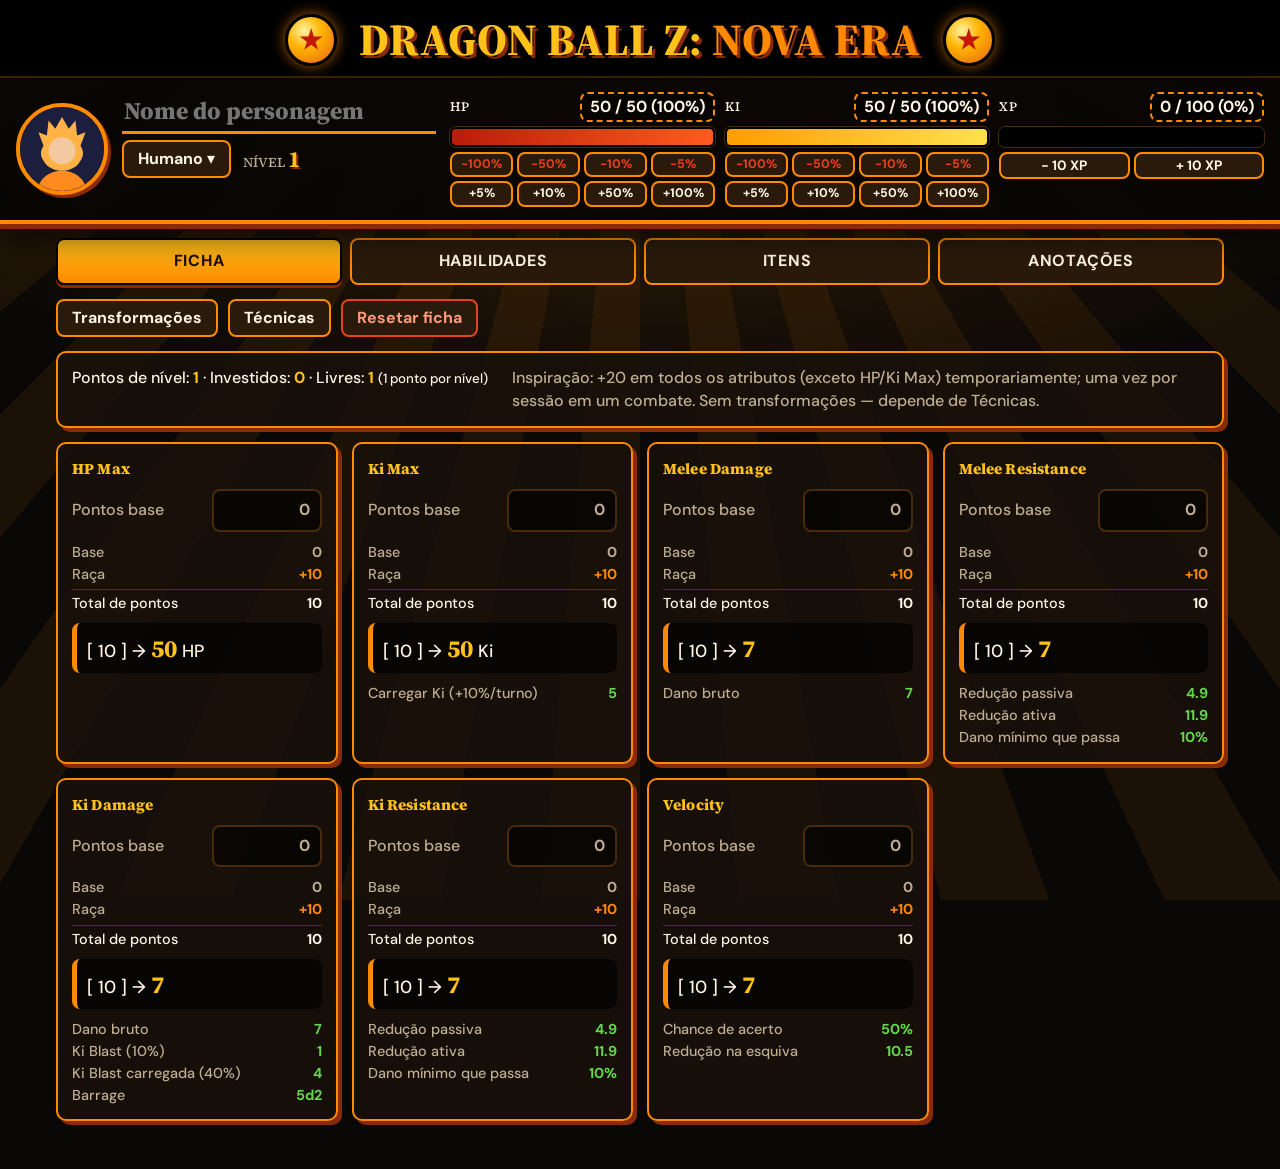
==== index.html @ e3f4918b "UPLOAD DOS DADOS Primeiro envio dos arquivos." ====
<!DOCTYPE html>
<html lang="pt-BR">
<head>
<meta charset="UTF-8">
<meta name="viewport" content="width=device-width, initial-scale=1">
<title>Dragon Ball Z: Nova Era — Ficha</title>
<link rel="shortcut icon" href="https://png.pngtree.com/png-vector/20230303/ourmid/pngtree-dragon-ball-z-vector-super-illustration-png-image_6627050.png" type="image/x-icon">
<link rel="preconnect" href="https://fonts.googleapis.com">
<link href="https://fonts.googleapis.com/css2?family=DM+Sans:wght@400;500;700&family=Source+Serif+4:wght@600;800&display=swap" rel="stylesheet">
<style>
  * {
        /* Chrome, Safari, Edge e Opera */
    input::-webkit-outer-spin-button,
    input::-webkit-inner-spin-button {
      -webkit-appearance: none;
      margin: 0;
    }

    /* Firefox */
    input[type=number] {
      -moz-appearance: textfield;
    }

  }
</style>
<link rel="stylesheet" href="css/base.css">
<link rel="stylesheet" href="css/layout.css">
<link rel="stylesheet" href="css/header.css">
<link rel="stylesheet" href="css/brand.css">
<link rel="stylesheet" href="css/attributes.css">
<link rel="stylesheet" href="css/bars.css">
<link rel="stylesheet" href="css/xp.css">
<link rel="stylesheet" href="css/transformations.css">
<link rel="stylesheet" href="css/abilities.css">
<link rel="stylesheet" href="css/items.css">
<link rel="stylesheet" href="css/notes.css">
<link rel="stylesheet" href="css/responsive.css">
</head>
<body>
<div class="brand">
  <span class="orb" aria-hidden="true"></span>
  <h1 class="logo">Dragon Ball Z: <em>Nova Era</em></h1>
  <span class="orb" aria-hidden="true"></span>
</div>

<header class="topbar">
  <div class="hero">
    <div class="avatar-box">
      <button class="avatar" id="avatarBtn" title="Trocar foto"><img id="avatarImg" alt="Avatar"></button>
      <input type="file" id="avatarFile" accept="image/png,image/jpeg,image/webp" hidden>
      <button class="mini" id="avatarRemove">Remover foto</button>
    </div>
    <div class="identity">
      <input id="nameInput" placeholder="Nome do personagem" maxlength="40">
      <div class="meta">
        <button id="raceBtn" class="race-btn"></button>
        <div class="level">NÍVEL <b id="levelNum">1</b></div>
      </div>
      <div id="badges" class="badges"></div>
    </div>
  </div>
  <div class="bars">
    <section class="bar hp" data-bar="hp">
      <div class="bar-head"><span class="lbl">HP</span><button class="val" title="Clique para editar"></button></div>
      <div class="track"><div class="fill"></div></div>
      <div class="quick"><div class="neg"></div><div class="pos"></div></div>
    </section>
    <section class="bar ki" data-bar="ki">
      <div class="bar-head"><span class="lbl">KI</span><button class="val" title="Clique para editar"></button></div>
      <div class="track"><div class="fill"></div></div>
      <div class="quick"><div class="neg"></div><div class="pos"></div></div>
    </section>
    <section class="bar xp" id="xpBar">
      <div class="bar-head"><span class="lbl">XP</span><button class="val" title="Clique para editar"></button></div>
      <div class="track"><div class="fill"></div></div>
      <div class="quick xp-quick"><button id="xpMinus">− 10 XP</button><button id="xpPlus">+ 10 XP</button></div>
    </section>
  </div>
</header>

<main class="app">
  <nav class="tabs" id="tabs">
    <button data-tab="ficha">Ficha</button>
    <button data-tab="habilidades">Habilidades</button>
    <button data-tab="itens">Itens</button>
    <button data-tab="notas">Anotações</button>
  </nav>

  <section class="tab" id="tab-ficha">
    <div class="actions">
      <button id="btnForms">Transformações</button>
      <button id="btnTechs">Técnicas</button>
      <button id="btnMutant" hidden>Saiyajin Mutante</button>
      <button id="btnReset" class="danger">Resetar ficha</button>
    </div>
    <div class="info card">
      <div id="pointsInfo" class="points"></div>
      <div id="racePassive" class="passive"></div>
    </div>
    <div id="formsPanel" class="panel" hidden></div>
    <div id="techsPanel" class="panel" hidden></div>
    <div id="attrGrid" class="attr-grid"></div>
  </section>

  <section class="tab" id="tab-habilidades" hidden>
    <div class="toolbar"><h2>Habilidades</h2><button id="addAbility">+ Nova habilidade</button></div>
    <p id="abilitiesEmpty" class="empty">Nenhuma habilidade registrada ainda.</p>
    <div id="abilitiesList" class="list"></div>
  </section>

  <section class="tab" id="tab-itens" hidden>
    <div class="toolbar"><h2>Itens</h2><button id="addItem">+ Novo item</button></div>
    <p id="itemsEmpty" class="empty">Inventário vazio.</p>
    <div id="itemsList" class="list"></div>
  </section>

  <section class="tab" id="tab-notas" hidden>
    <div class="toolbar"><h2>Anotações</h2><small id="notesStatus">Salvo automaticamente</small></div>
    <textarea id="notesArea" class="notes" placeholder="História, objetivos, NPCs, anotações de sessão..."></textarea>
  </section>
</main>

<dialog id="raceDlg"><div id="raceDlgBody"></div></dialog>
<script type="module" src="js/main.js"></script>
</body>
</html>
---- css/base.css ----
/* Base: variáveis, reset e componentes genéricos */
:root{--bg:#0a0806;--card:rgba(24,16,9,.9);--line:rgba(255,150,30,.25);--tx:#fff6e5;--mut:#bfae92;--yellow:#ffc21a;--orange:#ff8a00;--red:#e8401c;--green:#63d84a;--black:#000;--r:10px;--gap:14px;--font:'DM Sans',system-ui,sans-serif;--title:'Source Serif 4',Georgia,serif}
*{box-sizing:border-box;margin:0;padding:0}
body{font:500 16px/1.4 var(--font);color:var(--tx);min-height:100vh;background:radial-gradient(900px 520px at 50% -8%,#ff8a0040,transparent),repeating-conic-gradient(from 0deg at 50% -25%,#ff8a0012 0 5deg,transparent 5deg 10deg),var(--bg);background-attachment:fixed}
button,input,select,textarea{font:inherit;color:inherit}
button{cursor:pointer;border:2px solid var(--orange);background:#2a1a0c;border-radius:8px;padding:6px 14px;font-weight:700;transition:.15s}
button:hover:not(:disabled){background:var(--orange);color:#1a0c00;border-color:var(--yellow)}
button:disabled{opacity:.4;cursor:not-allowed}
input,select,textarea{width:100%;background:#0009;border:2px solid var(--line);border-radius:8px;padding:8px 10px}
input:focus,select:focus,textarea:focus{outline:2px solid var(--green)}
h2,h3{font-family:var(--title);font-weight:800;color:var(--yellow);letter-spacing:.01em}
.card{background:var(--card);border:2px solid var(--orange);border-radius:var(--r);padding:var(--gap);box-shadow:4px 4px 0 #8a2a0a}
.danger{border-color:var(--red);color:#ff9a7a}
.danger:hover:not(:disabled){background:var(--red)!important;color:#fff!important}
.mini{padding:3px 8px;font-size:.8em}
.field{display:flex;flex-direction:column;gap:4px;font-size:.85em;color:var(--mut)}
.empty{color:var(--mut);text-align:center;padding:24px}
.neg{color:var(--red)}
dialog{margin:auto;border:3px solid var(--orange);border-radius:var(--r);background:#18100a;color:var(--tx);padding:20px;width:min(640px,94vw);box-shadow:6px 6px 0 #8a2a0a}
dialog::backdrop{background:#000a}
---- css/layout.css ----
/* Layout geral: container, abas e barra de ações */
.app{width:min(1200px,100%);margin:0 auto;padding:var(--gap) 16px 48px;display:flex;flex-direction:column;gap:var(--gap)}
.tabs{display:grid;grid-template-columns:repeat(4,1fr);gap:8px}
.tabs button{padding:10px;font-weight:700;text-transform:uppercase;letter-spacing:.05em}
.tabs button.on{background:linear-gradient(180deg,var(--yellow),var(--orange));color:#1a0c00;border-color:#000;box-shadow:0 3px 0 #8a2a0a}
.tab{display:flex;flex-direction:column;gap:var(--gap)}
.tab[hidden]{display:none}
.actions{display:flex;flex-wrap:wrap;gap:10px}
.actions button.on{background:linear-gradient(180deg,var(--yellow),var(--orange));color:#1a0c00;border-color:#000;box-shadow:0 3px 0 #8a2a0a}
.toolbar{display:flex;align-items:center;justify-content:space-between;gap:12px}
.list{display:grid;grid-template-columns:repeat(auto-fill,minmax(300px,1fr));gap:var(--gap);align-items:start}
.info{display:flex;flex-wrap:wrap;justify-content:space-between;gap:10px 24px}
.points b{color:var(--yellow)}
.passive{color:var(--mut);flex:1 1 320px}
---- css/header.css ----
/* Cabeçalho fixo: avatar, nome, raça, nível e badges */
.topbar{position:sticky;top:0;z-index:20;display:grid;grid-template-columns:minmax(300px,420px) 1fr;gap:var(--gap);align-items:center;padding:12px 16px;background:rgba(8,6,4,.95);backdrop-filter:blur(10px);border-bottom:4px solid var(--orange);box-shadow:0 5px 0 #8a2a0a,0 12px 30px #000a}
.topbar.flash{animation:flash 1s}
@keyframes flash{0%,100%{box-shadow:0 8px 30px #000a}30%{box-shadow:0 0 50px 8px var(--yellow)}}
body[data-aura="on"] .topbar{border-bottom-color:var(--yellow);box-shadow:0 8px 40px #ffc21a55}
.hero{display:flex;align-items:center;gap:14px;min-width:0}
.avatar-box{display:flex;flex-direction:column;align-items:center;gap:6px}
.avatar{width:92px;height:92px;padding:0;border-radius:50%;overflow:hidden;border:4px solid var(--orange);box-shadow:3px 3px 0 #8a2a0a}
body[data-aura="on"] .avatar{border-color:var(--yellow);box-shadow:0 0 26px 4px #ffc21abb}
.avatar img{width:100%;height:100%;object-fit:cover;display:block}
.identity{display:flex;flex-direction:column;gap:6px;flex:1;min-width:0}
#nameInput{font:800 1.5em var(--title);background:transparent;border:0;border-bottom:3px solid var(--orange);border-radius:0;padding:4px 2px}
.meta{display:flex;align-items:center;gap:12px;flex-wrap:wrap}
.race-btn{border-color:var(--orange)}
.level{font-family:var(--title);color:var(--mut);font-size:.85em}
.level b{color:var(--yellow);font-size:1.7em;text-shadow:2px 2px 0 #8a2a0a}
.badges{display:flex;flex-wrap:wrap;gap:6px;min-height:24px}
.badge{padding:2px 10px;border-radius:99px;font-size:.8em;font-weight:700;border:1px solid}
.badge.form{border-color:var(--yellow);color:var(--yellow);background:#ffc21a1f;box-shadow:0 0 10px #ffc21a66}
.badge.tech{border-color:var(--green);color:var(--green);background:#63d84a1f}
.badge.mut{border-color:var(--red);color:var(--red);background:#e8401c22}
---- css/brand.css ----
/* Logo "Dragon Ball Z: Nova Era" */
.brand{display:flex;align-items:center;justify-content:center;gap:clamp(10px,3vw,22px);padding:14px 16px 10px;background:#000;border-bottom:2px solid var(--line)}
.logo{margin:0;text-align:center;font:800 clamp(1.4rem,5vw,2.8rem)/1.05 var(--title);text-transform:uppercase;letter-spacing:.02em;color:var(--yellow);-webkit-text-stroke:6px #000;paint-order:stroke fill;text-shadow:3px 3px 0 #8a2a0a}
.logo em{font-style:normal;color:var(--orange)}
.orb{position:relative;flex-shrink:0;width:clamp(30px,6vw,52px);aspect-ratio:1;border-radius:50%;border:3px solid #000;background:radial-gradient(circle at 35% 30%,#fff3a0,#ffb300 40%,#e8651a 100%);box-shadow:0 0 14px #ff8a00aa}
.orb::after{content:'';position:absolute;inset:24%;background:#c4180a;clip-path:polygon(50% 0,61% 35%,98% 35%,68% 57%,79% 91%,50% 70%,21% 91%,32% 57%,2% 35%,39% 35%)}
---- css/attributes.css ----
/* Cards de atributos */
.attr-grid{display:grid;grid-template-columns:repeat(auto-fill,minmax(270px,1fr));gap:var(--gap)}
.attr{display:flex;flex-direction:column;gap:10px}
.attr.boosted{border-color:var(--yellow);box-shadow:0 0 18px #ffc21a44}
.attr h3{font-size:.95em}
.attr-in{display:flex;align-items:center;justify-content:space-between;gap:10px;color:var(--mut)}
.attr-in input{width:110px;text-align:right;font-weight:700}
.layers{list-style:none;display:flex;flex-direction:column;gap:2px;font-size:.9em}
.layers li{display:flex;justify-content:space-between;color:var(--mut)}
.layers li.r b{color:var(--orange)}
.layers li.f b{color:var(--yellow)}
.layers li.t b{color:var(--green)}
.layers li.sum{border-top:1px solid var(--line);margin-top:3px;padding-top:3px;color:var(--tx)}
.result{font-size:1.1em;padding:8px 10px;border-radius:8px;background:#000a;border-left:5px solid var(--orange)}
.result b{font:800 1.4em var(--title);color:var(--yellow)}
.reads{display:flex;flex-direction:column;gap:2px;font-size:.9em}
.reads div{display:flex;justify-content:space-between;gap:8px}
.reads span{color:var(--mut)}
.reads b{color:var(--green)}
---- css/bars.css ----
/* Barras de HP e Ki (estrutura compartilhada com a barra de XP) */
.bars{display:grid;grid-template-columns:repeat(3,1fr);gap:10px}
.bar{display:flex;flex-direction:column;gap:5px;min-width:0}
.bar-head{display:flex;align-items:center;justify-content:space-between;gap:8px}
.lbl{font-family:var(--title);font-size:.8em;letter-spacing:.08em}
.val{padding:2px 8px;font-weight:700;background:#0006;border-style:dashed;white-space:nowrap}
input.inline{width:150px;padding:2px 8px;text-align:right}
.track{height:20px;border-radius:6px;background:#000;border:2px solid #000;outline:1px solid var(--line);overflow:hidden}
.fill{height:100%;width:0;transition:width .4s ease,background .3s}
.hp .fill{background:linear-gradient(90deg,#b81d0a,#ff5a1f)}
.hp.low .fill{background:var(--red);animation:pulse 1s infinite}
.ki .fill{background:linear-gradient(90deg,#ff9d00,#ffe14d)}
.ki.gold .fill{background:linear-gradient(90deg,#ffe14d,#fffbe0);box-shadow:0 0 14px #ffe14d}
@keyframes pulse{50%{opacity:.55}}
.quick{display:flex;flex-direction:column;gap:4px}
.quick .neg,.quick .pos{display:grid;grid-template-columns:repeat(4,1fr);gap:4px}
.quick button{padding:2px 0;font-size:.78em}
.quick .neg button:hover{border-color:var(--red)}
.quick .pos button:hover{border-color:var(--green)}
---- css/xp.css ----
/* Barra de XP */
.xp .fill{background:linear-gradient(90deg,#2f9a2a,#9cf06a)}
.xp-quick{flex-direction:row}
.xp-quick button{flex:1;padding:2px 0;font-size:.85em}
---- css/transformations.css ----
/* Painéis de Transformações e Técnicas + diálogo de raça */
.panel{display:grid;grid-template-columns:repeat(auto-fill,minmax(300px,1fr));gap:10px;padding:var(--gap);border:1px solid var(--red);border-radius:var(--r);background:#e8401c12}
.panel[hidden]{display:none}
.panel h3,.panel .none{grid-column:1/-1}
.panel .none{color:var(--mut)}
.tf{display:flex;justify-content:space-between;align-items:center;gap:10px;padding:12px;border:1px solid var(--line);border-radius:12px;background:#0006}
.tf div{min-width:0}
.tf small{display:block;color:var(--mut)}
.tf p{font-size:.9em;color:var(--green);margin-top:2px}
.tf.on{border-color:var(--yellow);box-shadow:0 0 16px #ffc21a66;background:#ffc21a14}
.tf.locked{opacity:.5}
.tf button{flex-shrink:0}
.race-grid{display:grid;grid-template-columns:repeat(auto-fill,minmax(260px,1fr));gap:10px;margin:14px 0}
.race-opt{display:flex;flex-direction:column;align-items:flex-start;gap:4px;text-align:left;padding:12px}
.race-opt.on{border-color:var(--yellow);background:#ffc21a14}
.race-opt small{color:var(--mut)}
.dlg-actions{display:flex;flex-wrap:wrap;gap:10px;margin-top:14px}
---- css/abilities.css ----
/* Aba Habilidades */
.ability{display:flex;flex-direction:column;gap:10px;border-left:4px solid var(--green)}
.row{display:grid;grid-template-columns:1fr 1fr;gap:10px}
.card textarea{resize:vertical;min-height:70px}
.card .del{align-self:flex-end}
---- css/items.css ----
/* Aba Itens */
.item{display:flex;flex-direction:column;gap:10px;border-left:4px solid var(--orange)}
.item.used{opacity:.55;border-left-color:var(--mut)}
.item.used input[type=text]{text-decoration:line-through}
.item .foot{display:flex;align-items:center;justify-content:space-between;gap:10px}
.check{display:flex;align-items:center;gap:6px}
.check input{width:auto}
---- css/notes.css ----
/* Aba Anotações */
.notes{min-height:60vh;resize:vertical;padding:16px;line-height:1.5;background:var(--card)}
#notesStatus{color:var(--mut)}
---- css/responsive.css ----
/* Responsivo: coluna única no mobile */
@media (max-width:1000px){
  .topbar{position:static;grid-template-columns:1fr}
  .bars{grid-template-columns:1fr}
}
@media (max-width:600px){
  .app{padding:12px 10px 40px}
  .tabs{grid-template-columns:repeat(2,1fr)}
  .list,.attr-grid,.panel{grid-template-columns:1fr}
  .row{grid-template-columns:1fr}
  .avatar{width:76px;height:76px}
  .actions button{flex:1 1 45%}
}
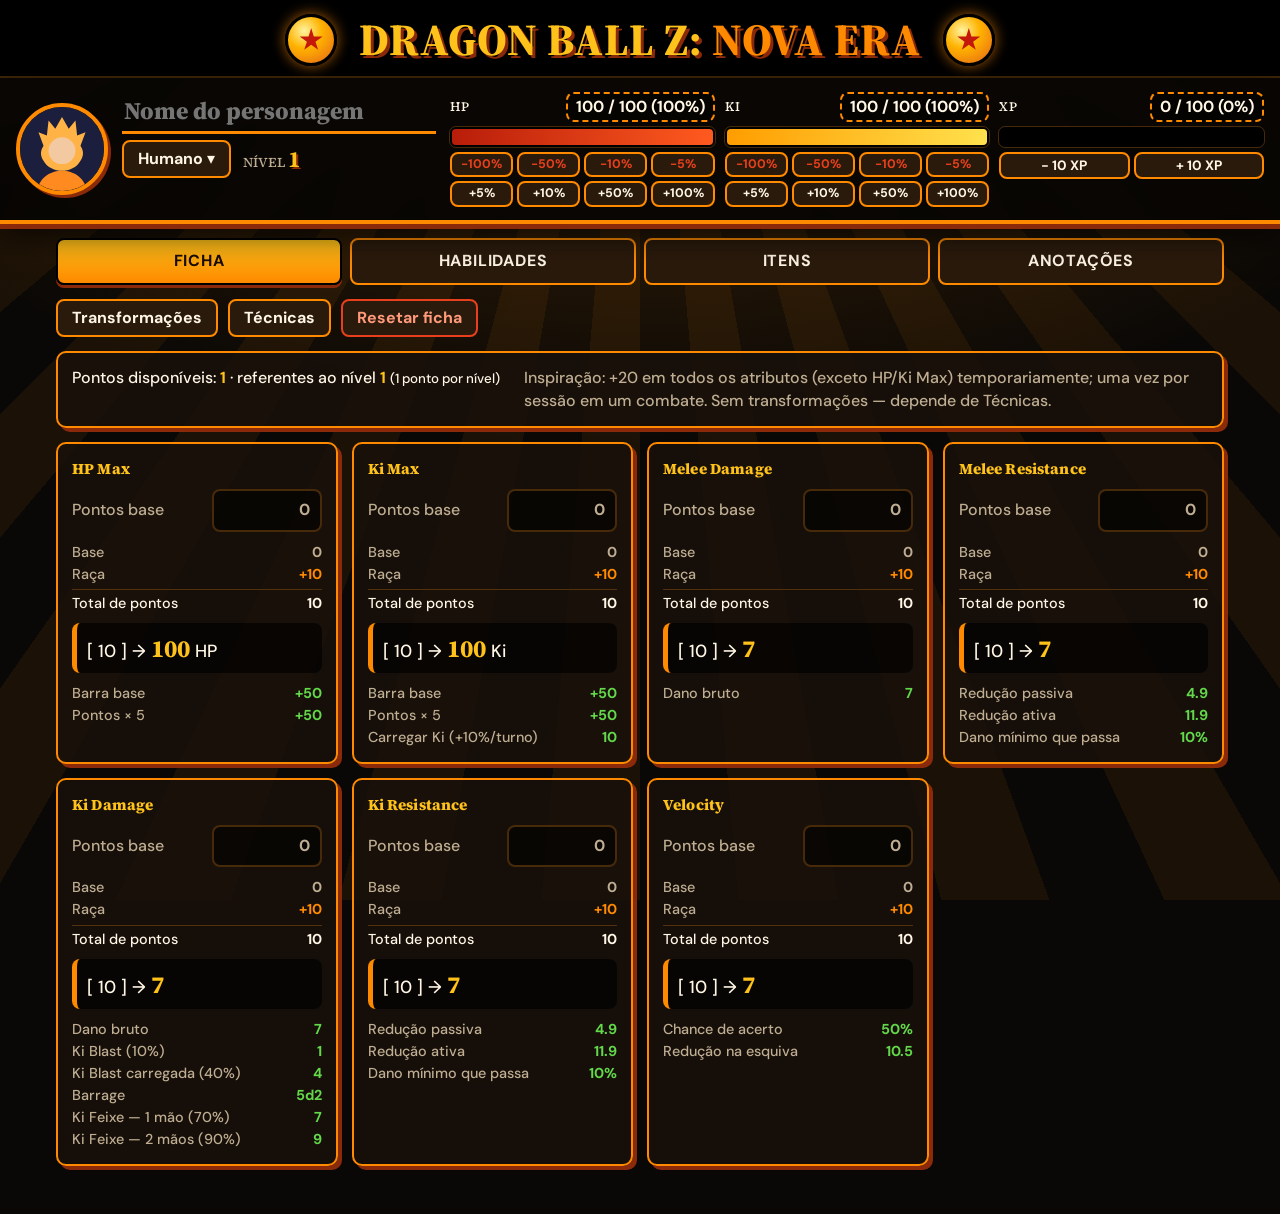
==== commit fe229206: "Atualização Corrigindo alguns bugs.  Adicionando melhorias." ====
--- a/index.html
+++ b/index.html
@@ -120,6 +120,7 @@
   </section>
 </main>
 
+<dialog id="absorbDlg"><div id="absorbDlgBody"></div></dialog>
 <dialog id="raceDlg"><div id="raceDlgBody"></div></dialog>
 <script type="module" src="js/main.js"></script>
 </body>
--- a/css/attributes.css
+++ b/css/attributes.css
@@ -17,3 +17,5 @@
 .reads div{display:flex;justify-content:space-between;gap:8px}
 .reads span{color:var(--mut)}
 .reads b{color:var(--green)}
+
+.layers li.a b{color:#c58bff}
--- a/css/transformations.css
+++ b/css/transformations.css
@@ -15,3 +15,6 @@
 .race-opt.on{border-color:var(--yellow);background:#ffc21a14}
 .race-opt small{color:var(--mut)}
 .dlg-actions{display:flex;flex-wrap:wrap;gap:10px;margin-top:14px}
+
+.absorb-grid{display:grid;grid-template-columns:repeat(auto-fit,minmax(200px,1fr));gap:10px;margin:14px 0}
+.absorb-rules{color:var(--mut);font-size:.9em;margin-bottom:10px}
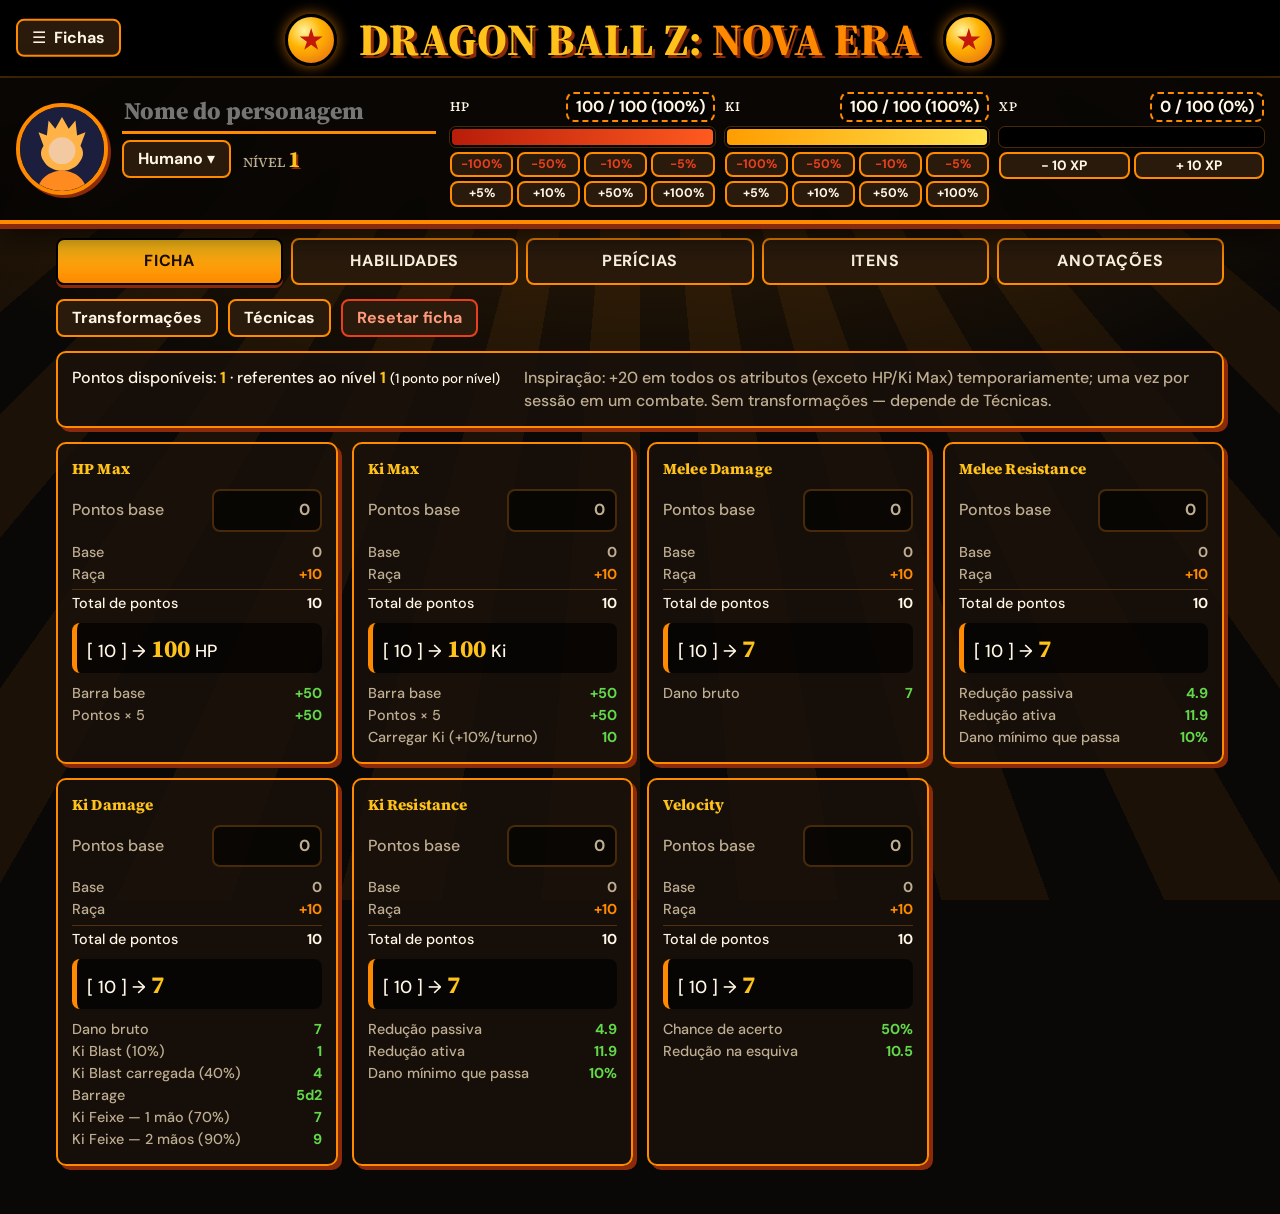
==== commit ee678c8e: "Atualização => V7 Adicionei coisas novas e melhorias." ====
--- a/index.html
+++ b/index.html
@@ -32,12 +32,15 @@
 <link rel="stylesheet" href="css/xp.css">
 <link rel="stylesheet" href="css/transformations.css">
 <link rel="stylesheet" href="css/abilities.css">
+<link rel="stylesheet" href="css/skills.css">
 <link rel="stylesheet" href="css/items.css">
 <link rel="stylesheet" href="css/notes.css">
+<link rel="stylesheet" href="css/sidebar.css">
 <link rel="stylesheet" href="css/responsive.css">
 </head>
 <body>
 <div class="brand">
+  <button id="sheetsBtn" class="sheets-btn" aria-expanded="false" aria-controls="sidebar" title="Minhas fichas">☰ <span>Fichas</span></button>
   <span class="orb" aria-hidden="true"></span>
   <h1 class="logo">Dragon Ball Z: <em>Nova Era</em></h1>
   <span class="orb" aria-hidden="true"></span>
@@ -82,6 +85,7 @@
   <nav class="tabs" id="tabs">
     <button data-tab="ficha">Ficha</button>
     <button data-tab="habilidades">Habilidades</button>
+    <button data-tab="pericias">Perícias</button>
     <button data-tab="itens">Itens</button>
     <button data-tab="notas">Anotações</button>
   </nav>
@@ -108,6 +112,15 @@
     <div id="abilitiesList" class="list"></div>
   </section>
 
+  <section class="tab" id="tab-pericias" hidden>
+    <div class="toolbar"><h2>Perícias</h2></div>
+    <div class="info card">
+      <div id="skillPoints" class="points"></div>
+      <div class="passive">Em situações específicas (ex.: consertar uma nave), role 1d100. O valor-alvo é 50 + os pontos da perícia: tirou igual ou menor = sucesso.</div>
+    </div>
+    <div id="skillsBody"></div>
+  </section>
+
   <section class="tab" id="tab-itens" hidden>
     <div class="toolbar"><h2>Itens</h2><button id="addItem">+ Novo item</button></div>
     <p id="itemsEmpty" class="empty">Inventário vazio.</p>
@@ -120,6 +133,14 @@
   </section>
 </main>
 
+<div id="sidebarOverlay" class="sidebar-overlay" hidden></div>
+<aside id="sidebar" class="sidebar" aria-label="Fichas criadas" aria-hidden="true">
+  <div class="sidebar-head"><div><h2>Minhas fichas</h2><small id="sheetsCount"></small></div><button class="mini" id="sidebarClose" aria-label="Fechar menu">✕</button></div>
+  <button id="newSheet">+ Nova ficha</button>
+  <ul id="sheetsList" class="sheets-list"></ul>
+</aside>
+
+<dialog id="confirmDlg"><div id="confirmDlgBody"></div></dialog>
 <dialog id="absorbDlg"><div id="absorbDlgBody"></div></dialog>
 <dialog id="raceDlg"><div id="raceDlgBody"></div></dialog>
 <script type="module" src="js/main.js"></script>
--- a/css/layout.css
+++ b/css/layout.css
@@ -1,6 +1,6 @@
 /* Layout geral: container, abas e barra de ações */
 .app{width:min(1200px,100%);margin:0 auto;padding:var(--gap) 16px 48px;display:flex;flex-direction:column;gap:var(--gap)}
-.tabs{display:grid;grid-template-columns:repeat(4,1fr);gap:8px}
+.tabs{display:grid;grid-template-columns:repeat(5,1fr);gap:8px}
 .tabs button{padding:10px;font-weight:700;text-transform:uppercase;letter-spacing:.05em}
 .tabs button.on{background:linear-gradient(180deg,var(--yellow),var(--orange));color:#1a0c00;border-color:#000;box-shadow:0 3px 0 #8a2a0a}
 .tab{display:flex;flex-direction:column;gap:var(--gap)}
--- a/css/skills.css
+++ b/css/skills.css
@@ -0,0 +1,11 @@
+/* Aba Perícias */
+.sk-cat{display:flex;flex-direction:column;gap:10px;margin-bottom:var(--gap)}
+.sk-note{color:var(--mut);margin-top:-6px}
+.skill{display:flex;flex-direction:column;gap:8px;border-left:4px solid var(--line)}
+.skill.has{border-left-color:var(--green)}
+.sk-head{display:flex;justify-content:space-between;align-items:center;gap:8px}
+.sk-chip{font:800 .95em var(--title);color:var(--yellow);background:#000a;border-radius:99px;padding:2px 10px}
+.sk-desc{color:var(--mut);font-size:.9em}
+.sk-ctl{display:grid;grid-template-columns:44px 1fr 44px;gap:6px}
+.sk-ctl input{text-align:center;font-weight:700}
+.sk-calc{font-size:.9em;color:var(--mut)}.sk-calc b{color:var(--green)}
--- a/css/sidebar.css
+++ b/css/sidebar.css
@@ -0,0 +1,25 @@
+/* Menu lateral de fichas */
+.brand{position:relative}
+.sheets-btn{position:absolute;left:16px;top:50%;transform:translateY(-50%);display:flex;align-items:center;gap:8px;z-index:5}
+.sidebar-overlay{position:fixed;inset:0;z-index:40;background:#000a}
+.sidebar-overlay[hidden]{display:none}
+.sidebar{position:fixed;top:0;bottom:0;left:0;z-index:50;width:min(340px,88vw);display:flex;flex-direction:column;gap:var(--gap);padding:16px;background:#120b06;border-right:4px solid var(--orange);box-shadow:6px 0 0 #8a2a0a,12px 0 40px #000c;transform:translateX(-102%);visibility:hidden;transition:transform .25s,visibility 0s .25s}
+.sidebar.open{transform:none;visibility:visible;transition:transform .25s}
+.sidebar-head{display:flex;align-items:center;justify-content:space-between;gap:10px}
+.sidebar-head small{color:var(--mut)}
+.sheets-list{list-style:none;display:flex;flex-direction:column;gap:10px;overflow-y:auto;flex:1;padding:2px 4px 8px 2px}
+.sheet{display:flex;align-items:stretch;gap:6px}
+.sheet-pick{flex:1;min-width:0;display:flex;align-items:center;gap:10px;text-align:left;padding:8px 10px;background:var(--card)}
+.sheet.on .sheet-pick{background:linear-gradient(180deg,var(--yellow),var(--orange));color:#1a0c00;border-color:#000;box-shadow:0 3px 0 #8a2a0a}
+.sheet-pick img{width:44px;height:44px;flex-shrink:0;border-radius:50%;object-fit:cover;border:2px solid var(--orange);background:#000}
+.sheet.on .sheet-pick img{border-color:#000}
+.sheet-txt{display:flex;flex-direction:column;min-width:0}
+.sheet-txt b,.sheet-txt small{overflow:hidden;text-overflow:ellipsis;white-space:nowrap}
+.sheet-txt small{font-weight:500;opacity:.8}
+.sheet-del{flex-shrink:0;padding:0 10px;font-size:1em}
+#newSheet{width:100%;padding:10px}
+@media (max-width:600px){
+  .brand{padding-left:56px;padding-right:56px}
+  .sheets-btn{left:8px;padding:6px 10px}
+  .sheets-btn span{display:none}
+}
--- a/css/responsive.css
+++ b/css/responsive.css
@@ -5,7 +5,8 @@
 }
 @media (max-width:600px){
   .app{padding:12px 10px 40px}
-  .tabs{grid-template-columns:repeat(2,1fr)}
+  .tabs{grid-template-columns:repeat(3,1fr)}
+  .tabs button{padding:8px 4px;font-size:.78em}
   .list,.attr-grid,.panel{grid-template-columns:1fr}
   .row{grid-template-columns:1fr}
   .avatar{width:76px;height:76px}
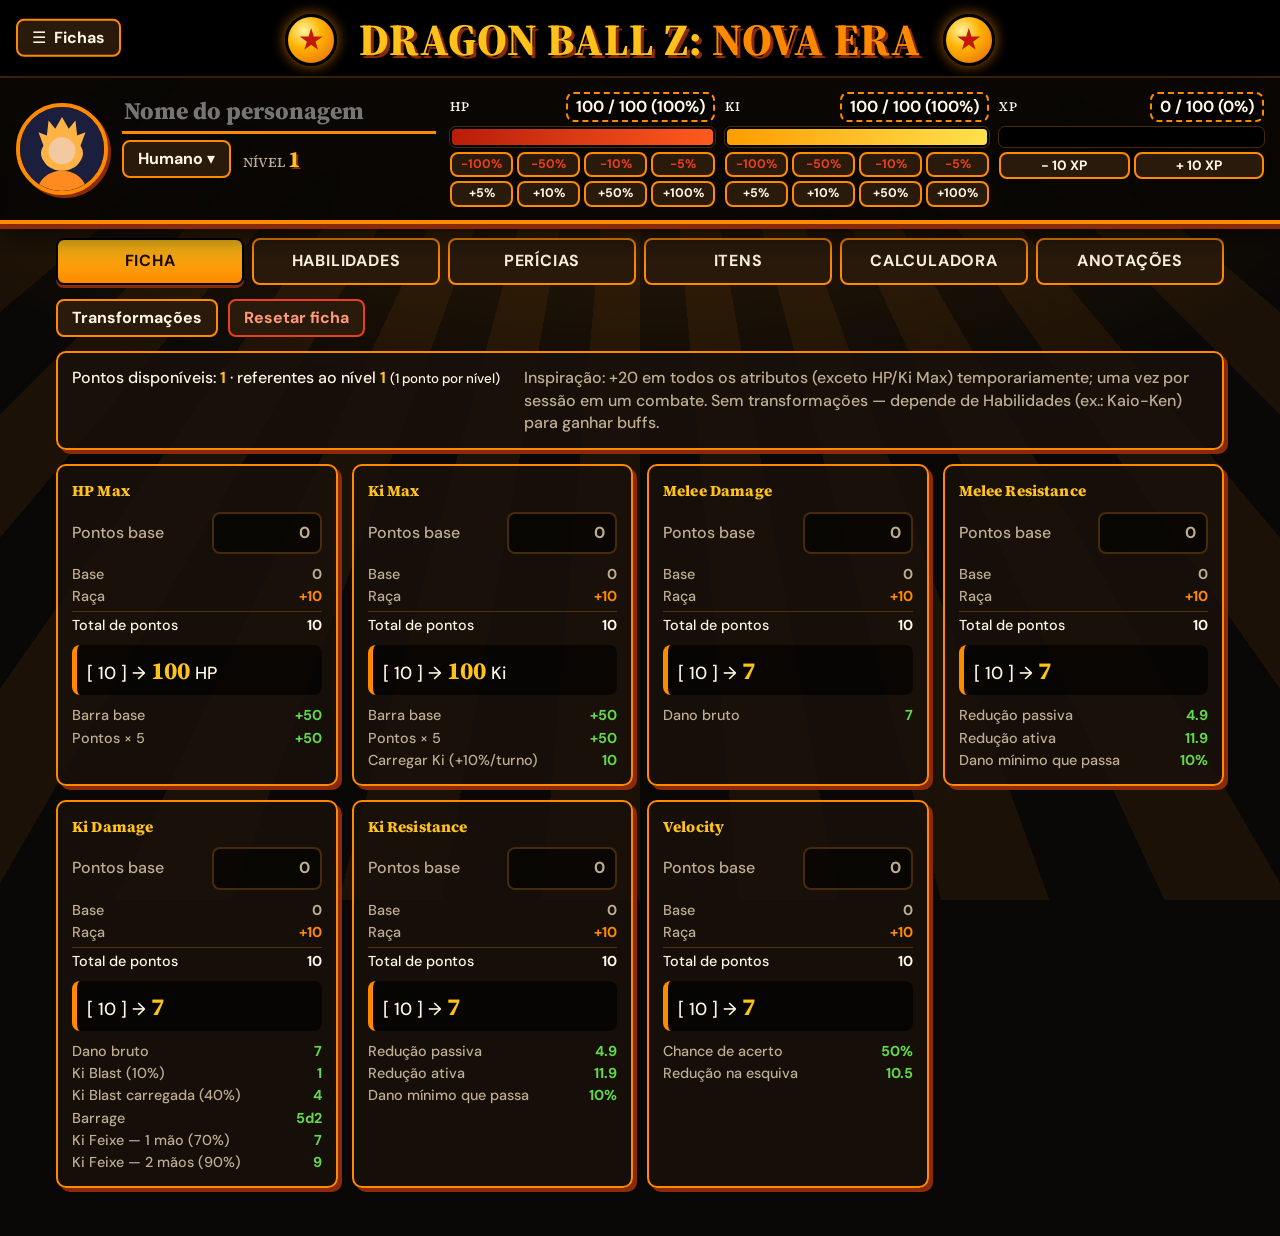
==== commit 2ed5ddff: "V11 Adicionada calculadora para facilitar o calculo pros jogadores. Adicionado um guia do sistema e" ====
--- a/index.html
+++ b/index.html
@@ -34,7 +34,9 @@
 <link rel="stylesheet" href="css/abilities.css">
 <link rel="stylesheet" href="css/skills.css">
 <link rel="stylesheet" href="css/items.css">
+<link rel="stylesheet" href="css/effects.css">
 <link rel="stylesheet" href="css/notes.css">
+<link rel="stylesheet" href="css/calc.css">
 <link rel="stylesheet" href="css/sidebar.css">
 <link rel="stylesheet" href="css/responsive.css">
 </head>
@@ -87,14 +89,15 @@
     <button data-tab="habilidades">Habilidades</button>
     <button data-tab="pericias">Perícias</button>
     <button data-tab="itens">Itens</button>
+    <button data-tab="calc">Calculadora</button>
     <button data-tab="notas">Anotações</button>
   </nav>
 
   <section class="tab" id="tab-ficha">
     <div class="actions">
       <button id="btnForms">Transformações</button>
-      <button id="btnTechs">Técnicas</button>
       <button id="btnMutant" hidden>Saiyajin Mutante</button>
+      <button id="btnCustom" hidden>🛠 Editar Custom Race</button>
       <button id="btnReset" class="danger">Resetar ficha</button>
     </div>
     <div class="info card">
@@ -102,14 +105,15 @@
       <div id="racePassive" class="passive"></div>
     </div>
     <div id="formsPanel" class="panel" hidden></div>
-    <div id="techsPanel" class="panel" hidden></div>
     <div id="attrGrid" class="attr-grid"></div>
   </section>
 
   <section class="tab" id="tab-habilidades" hidden>
-    <div class="toolbar"><h2>Habilidades</h2><button id="addAbility">+ Nova habilidade</button></div>
+    <div class="toolbar"><h2>Habilidades</h2><div class="tb-actions"><button class="mini" id="exportAbilities" title="Baixa todas as habilidades em um arquivo JSON">⬇ Baixar todas</button><button class="mini" id="importAbilities" title="Importa habilidades de um arquivo JSON">⬆ Importar</button><button id="addAbility">+ Nova habilidade</button></div></div>
+    <p class="hint">Passivas e ativáveis ligadas somam nos atributos automaticamente. Ativáveis têm botão <b>Ativar</b>, que já desconta o custo de Ki/HP. Dá para baixar uma habilidade (ou todas) e enviar o arquivo para outro jogador importar.</p>
+    <input id="fileAbilities" type="file" accept=".json,application/json" hidden>
     <p id="abilitiesEmpty" class="empty">Nenhuma habilidade registrada ainda.</p>
-    <div id="abilitiesList" class="list"></div>
+    <div id="abilitiesList" class="groups"></div>
   </section>
 
   <section class="tab" id="tab-pericias" hidden>
@@ -122,9 +126,15 @@
   </section>
 
   <section class="tab" id="tab-itens" hidden>
-    <div class="toolbar"><h2>Itens</h2><button id="addItem">+ Novo item</button></div>
+    <div class="toolbar"><h2>Itens</h2><div class="tb-actions"><button class="mini" id="exportItems" title="Baixa todos os itens em um arquivo JSON">⬇ Baixar todos</button><button class="mini" id="importItems" title="Importa itens de um arquivo JSON">⬆ Importar</button><button id="addItem">+ Novo item</button></div></div>
+    <p class="hint">Itens passivos (ativos/equipados) e usáveis ligados somam nos atributos. Itens usáveis têm botão <b>Usar</b>, que consome 1 unidade e aplica custo/recuperação.</p>
+    <input id="fileItems" type="file" accept=".json,application/json" hidden>
     <p id="itemsEmpty" class="empty">Inventário vazio.</p>
-    <div id="itemsList" class="list"></div>
+    <div id="itemsList" class="groups"></div>
+  </section>
+
+  <section class="tab" id="tab-calc" hidden>
+    <div id="calcRoot"></div>
   </section>
 
   <section class="tab" id="tab-notas" hidden>
@@ -137,9 +147,14 @@
 <aside id="sidebar" class="sidebar" aria-label="Fichas criadas" aria-hidden="true">
   <div class="sidebar-head"><div><h2>Minhas fichas</h2><small id="sheetsCount"></small></div><button class="mini" id="sidebarClose" aria-label="Fechar menu">✕</button></div>
   <button id="newSheet">+ Nova ficha</button>
+  <a id="guideLink" class="guide-link" href="guia.html">📖 Guia do Sistema</a>
+  <div class="backup-row"><button id="exportAll" class="mini" title="Baixa todas as fichas deste navegador em um arquivo JSON">⬇ Baixar todas</button><button id="importBtn" class="mini" title="Carrega fichas de um arquivo JSON">⬆ Carregar arquivo</button></div>
+  <small class="backup-hint">Guarde o arquivo como backup. Em outro aparelho, use "Carregar arquivo" para recuperar tudo.</small>
+  <input id="importFile" type="file" accept=".json,application/json" hidden>
   <ul id="sheetsList" class="sheets-list"></ul>
 </aside>
 
+<dialog id="customDlg"><div id="customDlgBody"></div></dialog>
 <dialog id="confirmDlg"><div id="confirmDlgBody"></div></dialog>
 <dialog id="absorbDlg"><div id="absorbDlgBody"></div></dialog>
 <dialog id="raceDlg"><div id="raceDlgBody"></div></dialog>
--- a/css/layout.css
+++ b/css/layout.css
@@ -1,6 +1,6 @@
 /* Layout geral: container, abas e barra de ações */
 .app{width:min(1200px,100%);margin:0 auto;padding:var(--gap) 16px 48px;display:flex;flex-direction:column;gap:var(--gap)}
-.tabs{display:grid;grid-template-columns:repeat(5,1fr);gap:8px}
+.tabs{display:grid;grid-template-columns:repeat(6,1fr);gap:8px}
 .tabs button{padding:10px;font-weight:700;text-transform:uppercase;letter-spacing:.05em}
 .tabs button.on{background:linear-gradient(180deg,var(--yellow),var(--orange));color:#1a0c00;border-color:#000;box-shadow:0 3px 0 #8a2a0a}
 .tab{display:flex;flex-direction:column;gap:var(--gap)}
--- a/css/header.css
+++ b/css/header.css
@@ -17,5 +17,4 @@
 .badges{display:flex;flex-wrap:wrap;gap:6px;min-height:24px}
 .badge{padding:2px 10px;border-radius:99px;font-size:.8em;font-weight:700;border:1px solid}
 .badge.form{border-color:var(--yellow);color:var(--yellow);background:#ffc21a1f;box-shadow:0 0 10px #ffc21a66}
-.badge.tech{border-color:var(--green);color:var(--green);background:#63d84a1f}
 .badge.mut{border-color:var(--red);color:var(--red);background:#e8401c22}
--- a/css/attributes.css
+++ b/css/attributes.css
@@ -19,3 +19,6 @@
 .reads b{color:var(--green)}
 
 .layers li.a b{color:#c58bff}
+
+.layers li.b b{color:#ff7ad9}
+.layers li.i b{color:#5cc8ff}
--- a/css/transformations.css
+++ b/css/transformations.css
@@ -18,3 +18,22 @@
 
 .absorb-grid{display:grid;grid-template-columns:repeat(auto-fit,minmax(200px,1fr));gap:10px;margin:14px 0}
 .absorb-rules{color:var(--mut);font-size:.9em;margin-bottom:10px}
+
+/* Custom Race */
+.race-opt.custom{border-style:dashed;border-color:var(--green);background:#4ade8010}
+.race-opt.custom.on{border-color:var(--yellow)}
+#customDlg{width:min(920px,96vw);max-height:92vh;overflow:auto}
+.cust{display:flex;flex-direction:column;gap:10px;margin-bottom:12px}
+.cust h4{font-size:.95em;color:var(--yellow)}
+.cust-grid{display:grid;grid-template-columns:repeat(auto-fill,minmax(130px,1fr));gap:8px}
+.cust-row{display:grid;grid-template-columns:2fr 1fr;gap:10px}
+.cust-ki{display:grid;grid-template-columns:repeat(3,1fr);gap:8px}
+.cust-quick{display:flex;flex-wrap:wrap;align-items:center;gap:8px;color:var(--mut);font-size:.9em}
+.cust-quick input{width:100px}
+.tf .tf-actions{display:flex;flex-direction:column;gap:6px;flex:0 0 auto;min-width:max-content} /* não deixa a coluna de botões ser espremida por textos longos */
+.tf-actions button{white-space:nowrap}
+.tf p.note{color:var(--tx);font-style:italic}
+.tf p.cost{color:#5cc8ff}
+.panel .warn{grid-column:1/-1;color:var(--red);font-weight:700}
+#racePassive{white-space:pre-line}
+@media (max-width:600px){.cust-row,.cust-ki{grid-template-columns:1fr}}
--- a/css/effects.css
+++ b/css/effects.css
@@ -0,0 +1,16 @@
+/* Habilidades e Itens: grupos, passivas/ativáveis, efeitos */
+.groups{display:flex;flex-direction:column;gap:14px}
+.grp{margin-top:6px;color:var(--yellow)}
+.tb-actions{display:flex;flex-wrap:wrap;gap:8px;justify-content:flex-end}
+.hint{color:var(--mut);font-size:.9em;margin:8px 0}
+.entry.on{border-left-color:var(--yellow);box-shadow:0 0 14px #ffc21a55}
+.entry.m-passive{border-left-color:#5cc8ff}.entry.m-active{border-left-color:var(--orange)}
+.fx-line{color:var(--green);font-weight:700;font-size:.92em}
+.fx-msg{font-size:.9em;color:var(--green)}.fx-msg.bad{color:var(--red);font-weight:700}
+.fx-btns{display:flex;flex-wrap:wrap;gap:8px;align-items:center}
+.switch{font-weight:700}
+details.fx{border:1px dashed var(--line);border-radius:10px;padding:8px}
+details.fx summary{cursor:pointer;font-weight:700}
+.fx-editor{display:flex;flex-direction:column;gap:10px;margin-top:10px}
+.fx-editor h4{font-size:.95em;color:var(--yellow)}
+.entry .cust-ki{grid-template-columns:repeat(auto-fit,minmax(130px,1fr))}
--- a/css/calc.css
+++ b/css/calc.css
@@ -0,0 +1,22 @@
+/* Aba Calculadora */
+.calc-grid{display:grid;grid-template-columns:repeat(auto-fit,minmax(310px,1fr));gap:var(--gap);align-items:start}
+.calc-side{display:flex;flex-direction:column;gap:var(--gap)}
+.calc-card{display:flex;flex-direction:column;gap:10px}
+.calc-card h4{font-size:.9em;color:var(--yellow);margin-top:4px}
+.expr{font:700 1.3em var(--font);text-align:right}
+.preview{min-height:1.6em;text-align:right;font:800 1.5em var(--title);color:var(--green)}
+.preview.bad{font-size:1em;color:var(--red)}
+.keypad{display:grid;grid-template-columns:repeat(4,1fr);gap:8px}
+.keypad button{padding:12px 0;font-size:1.15em}
+.keypad .op{background:#3a2410;color:var(--yellow)}
+.keypad .eq{grid-column:1/-1}
+.chips,.hist{display:flex;flex-wrap:wrap;gap:6px}
+.hist-item{max-width:100%;overflow:hidden;text-overflow:ellipsis;white-space:nowrap}
+.pct-row{display:grid;grid-template-columns:1fr auto 1fr auto auto;gap:6px;align-items:center;color:var(--mut)}
+.pct-row:nth-of-type(2){grid-template-columns:1fr auto auto 1fr auto auto}
+.pct-row .res{color:var(--green);min-width:3.5em;text-align:right}
+.pts-row{display:grid;grid-template-columns:1fr auto;gap:8px}
+.dmg-out{display:flex;flex-direction:column;gap:4px}
+.dmg-final{display:flex;justify-content:space-between;align-items:center;border-top:2px solid var(--line);padding-top:6px}
+.dmg-final b{font:800 1.8em var(--title);color:var(--yellow)}
+@media (max-width:600px){.pct-row{grid-template-columns:1fr 1fr!important}.pct-row .res{text-align:left}}
--- a/css/sidebar.css
+++ b/css/sidebar.css
@@ -23,3 +23,11 @@
   .sheets-btn{left:8px;padding:6px 10px}
   .sheets-btn span{display:none}
 }
+
+.backup-row{display:grid;grid-template-columns:1fr 1fr;gap:8px}
+.backup-row button{padding:8px 6px}
+.backup-hint{color:var(--mut);font-size:.8em;line-height:1.3}
+.sheet-dl{flex-shrink:0;padding:0 10px;font-size:1em}
+
+.guide-link{display:block;text-align:center;text-decoration:none;color:var(--tx);border:2px solid #3fd0ff;background:#0a2a5e;border-radius:8px;padding:10px;font-weight:700}
+.guide-link:hover{background:#3fd0ff;color:#04162e}
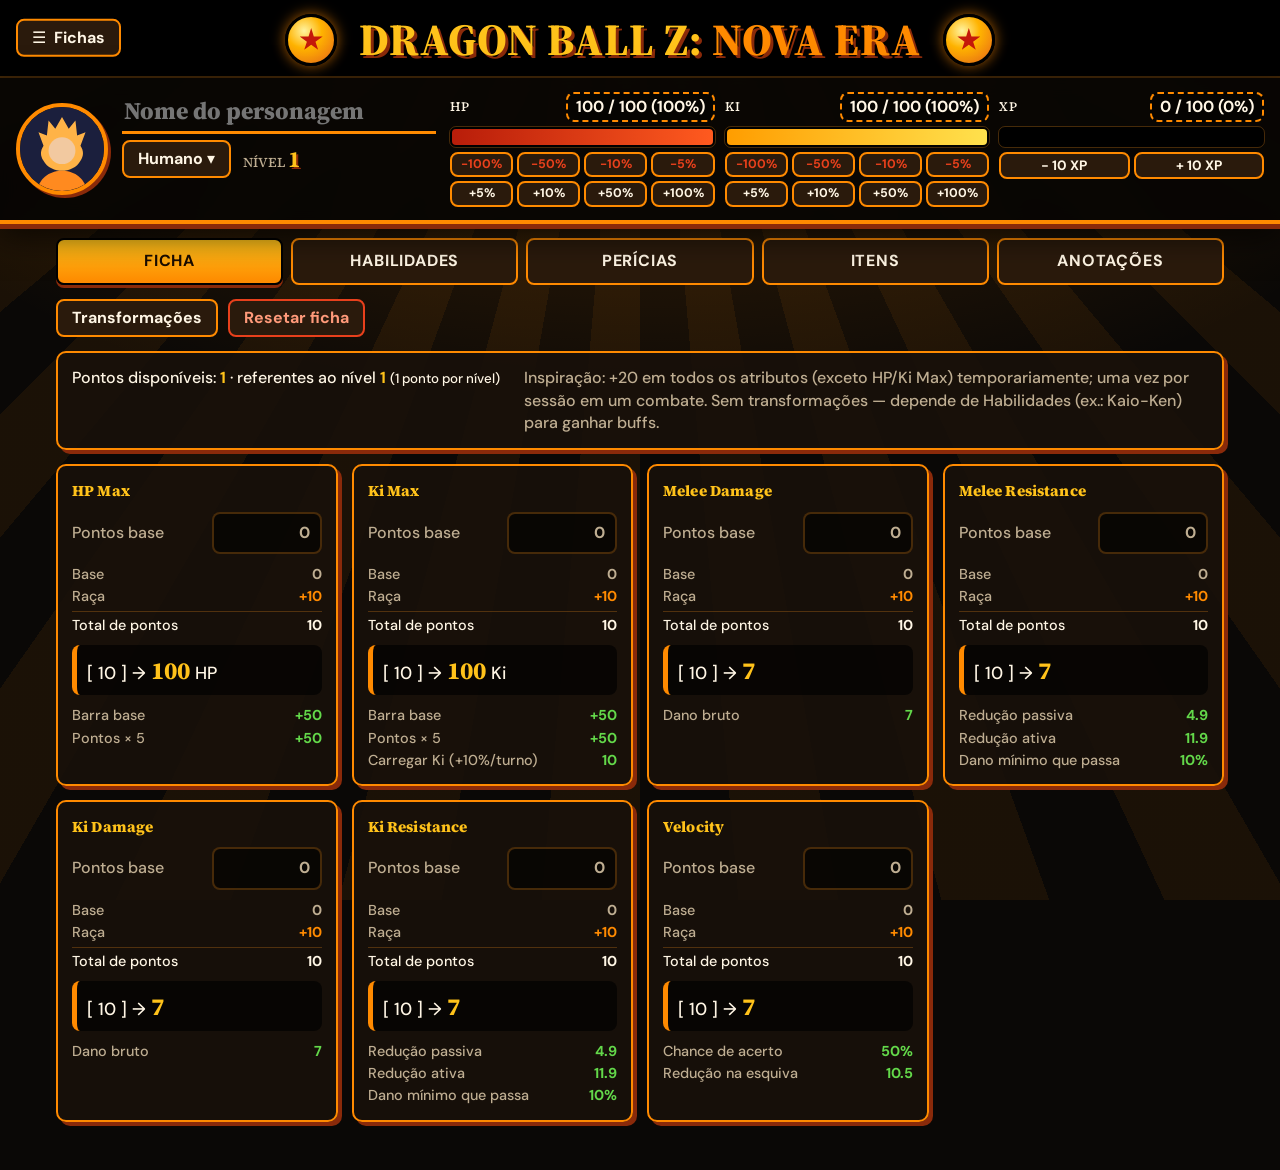
==== commit ea5dae66: "Upload V12 Removi calculadora, melhorei o sistema de criação de habilidades." ====
--- a/index.html
+++ b/index.html
@@ -36,7 +36,6 @@
 <link rel="stylesheet" href="css/items.css">
 <link rel="stylesheet" href="css/effects.css">
 <link rel="stylesheet" href="css/notes.css">
-<link rel="stylesheet" href="css/calc.css">
 <link rel="stylesheet" href="css/sidebar.css">
 <link rel="stylesheet" href="css/responsive.css">
 </head>
@@ -89,7 +88,6 @@
     <button data-tab="habilidades">Habilidades</button>
     <button data-tab="pericias">Perícias</button>
     <button data-tab="itens">Itens</button>
-    <button data-tab="calc">Calculadora</button>
     <button data-tab="notas">Anotações</button>
   </nav>
 
@@ -133,10 +131,6 @@
     <div id="itemsList" class="groups"></div>
   </section>
 
-  <section class="tab" id="tab-calc" hidden>
-    <div id="calcRoot"></div>
-  </section>
-
   <section class="tab" id="tab-notas" hidden>
     <div class="toolbar"><h2>Anotações</h2><small id="notesStatus">Salvo automaticamente</small></div>
     <textarea id="notesArea" class="notes" placeholder="História, objetivos, NPCs, anotações de sessão..."></textarea>
--- a/css/layout.css
+++ b/css/layout.css
@@ -1,6 +1,6 @@
 /* Layout geral: container, abas e barra de ações */
 .app{width:min(1200px,100%);margin:0 auto;padding:var(--gap) 16px 48px;display:flex;flex-direction:column;gap:var(--gap)}
-.tabs{display:grid;grid-template-columns:repeat(6,1fr);gap:8px}
+.tabs{display:grid;grid-template-columns:repeat(5,1fr);gap:8px}
 .tabs button{padding:10px;font-weight:700;text-transform:uppercase;letter-spacing:.05em}
 .tabs button.on{background:linear-gradient(180deg,var(--yellow),var(--orange));color:#1a0c00;border-color:#000;box-shadow:0 3px 0 #8a2a0a}
 .tab{display:flex;flex-direction:column;gap:var(--gap)}
--- a/css/effects.css
+++ b/css/effects.css
@@ -14,3 +14,7 @@
 .fx-editor{display:flex;flex-direction:column;gap:10px;margin-top:10px}
 .fx-editor h4{font-size:.95em;color:var(--yellow)}
 .entry .cust-ki{grid-template-columns:repeat(auto-fit,minmax(130px,1fr))}
+
+.fx-dmg{color:#ffb347;font-weight:700;font-size:.92em}
+.hits{display:flex;align-items:center;gap:6px;font-size:.9em;color:var(--mut)}
+.hits input{width:72px}
